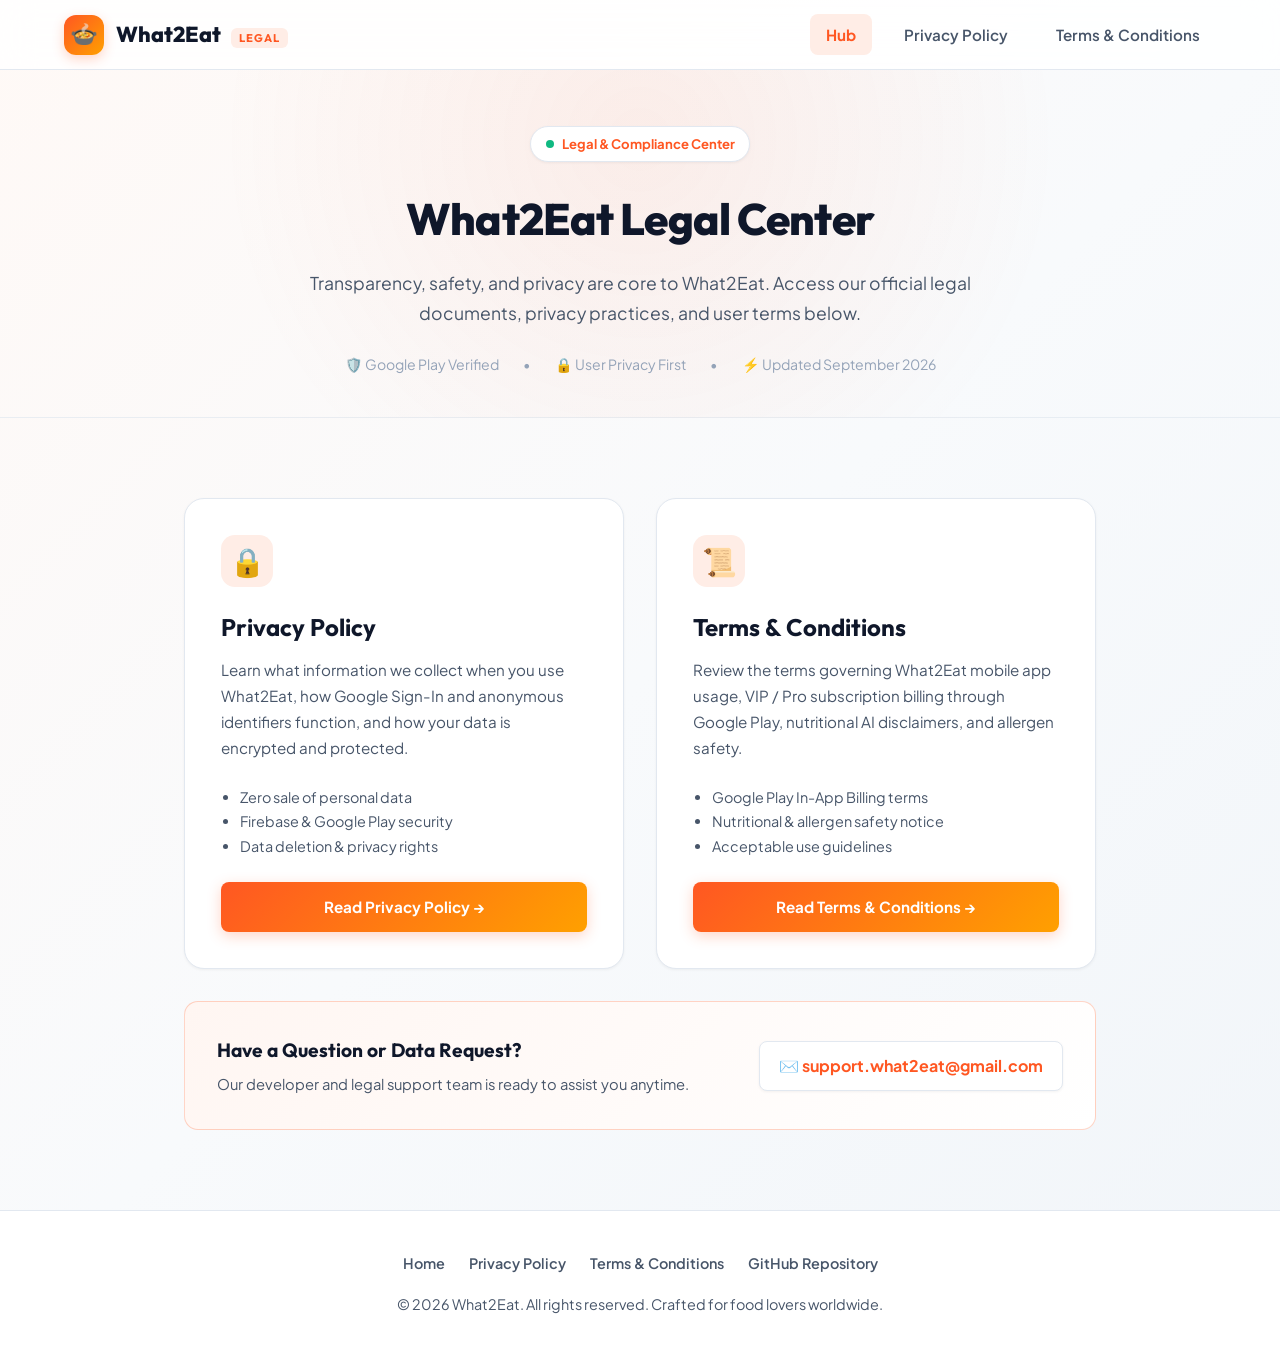
==== docs/index.html @ fb0b121f "Add Privacy Policy and Terms and Conditions web pages for GitHub Pages" ====
<!DOCTYPE html>
<html lang="en">
<head>
  <meta charset="UTF-8">
  <meta name="viewport" content="width=device-width, initial-scale=1.0">
  <title>What2Eat AI - Legal & Policy Hub</title>
  <meta name="description" content="Official Legal and Policy Portal for What2Eat AI Meal Planner. Access our Privacy Policy and Terms and Conditions.">
  <link rel="preconnect" href="https://fonts.googleapis.com">
  <link rel="preconnect" href="https://fonts.gstatic.com" crossorigin>
  <link href="https://fonts.googleapis.com/css2?family=Outfit:wght@600;700;800&family=Plus+Jakarta+Sans:wght@400;500;600;700&display=swap" rel="stylesheet">
  <link rel="stylesheet" href="styles.css">
</head>
<body>

  <!-- Top Navigation Bar -->
  <header class="navbar">
    <div class="nav-container">
      <a href="index.html" class="brand-link" id="brand-logo-link">
        <div class="brand-icon">🍲</div>
        <span>What2Eat <span class="brand-badge">Legal</span></span>
      </a>
      <nav class="nav-links">
        <a href="index.html" class="nav-item active">Hub</a>
        <a href="privacy.html" class="nav-item">Privacy Policy</a>
        <a href="terms.html" class="nav-item">Terms & Conditions</a>
      </nav>
    </div>
  </header>

  <!-- Hero Header -->
  <section class="hero-header">
    <div class="hero-pill">
      <span class="dot"></span> Legal & Compliance Center
    </div>
    <h1 class="hero-title">What2Eat Legal Center</h1>
    <p class="hero-subtitle">
      Transparency, safety, and privacy are core to What2Eat. Access our official legal documents, privacy practices, and user terms below.
    </p>
    <div class="hero-meta">
      <span>🛡️ Google Play Verified</span>
      <span>•</span>
      <span>🔒 User Privacy First</span>
      <span>•</span>
      <span>⚡ Updated September 2026</span>
    </div>
  </section>

  <!-- Hub Main Container -->
  <main class="doc-wrapper" style="grid-template-columns: 1fr; max-width: 960px;">
    <div>
      <div class="hub-grid">

        <!-- Privacy Policy Card -->
        <div class="hub-card">
          <div class="hub-card-icon">🔒</div>
          <h3>Privacy Policy</h3>
          <p>
            Learn what information we collect when you use What2Eat, how Google Sign-In and anonymous identifiers function, and how your data is encrypted and protected.
          </p>
          <ul style="margin: 0 0 1.5rem 1.2rem; color: var(--text-secondary); font-size: 0.9rem;">
            <li>Zero sale of personal data</li>
            <li>Firebase & Google Play security</li>
            <li>Data deletion & privacy rights</li>
          </ul>
          <a href="privacy.html" class="hub-btn" id="btn-read-privacy">Read Privacy Policy →</a>
        </div>

        <!-- Terms of Service Card -->
        <div class="hub-card">
          <div class="hub-card-icon">📜</div>
          <h3>Terms & Conditions</h3>
          <p>
            Review the terms governing What2Eat mobile app usage, VIP / Pro subscription billing through Google Play, nutritional AI disclaimers, and allergen safety.
          </p>
          <ul style="margin: 0 0 1.5rem 1.2rem; color: var(--text-secondary); font-size: 0.9rem;">
            <li>Google Play In-App Billing terms</li>
            <li>Nutritional & allergen safety notice</li>
            <li>Acceptable use guidelines</li>
          </ul>
          <a href="terms.html" class="hub-btn" id="btn-read-terms">Read Terms & Conditions →</a>
        </div>

      </div>

      <!-- Quick Contact Box -->
      <div class="contact-box">
        <div class="contact-info">
          <h4>Have a Question or Data Request?</h4>
          <p>Our developer and legal support team is ready to assist you anytime.</p>
        </div>
        <a href="mailto:support.what2eat@gmail.com" class="contact-email-btn" id="btn-contact-support">
          ✉️ support.what2eat@gmail.com
        </a>
      </div>

    </div>
  </main>

  <!-- Footer -->
  <footer class="footer">
    <div class="footer-links">
      <a href="index.html" class="footer-link">Home</a>
      <a href="privacy.html" class="footer-link">Privacy Policy</a>
      <a href="terms.html" class="footer-link">Terms & Conditions</a>
      <a href="https://github.com/Fawwad345776/What2Eat" class="footer-link" target="_blank" rel="noopener">GitHub Repository</a>
    </div>
    <p>© 2026 What2Eat. All rights reserved. Crafted for food lovers worldwide.</p>
  </footer>

</body>
</html>
---- docs/styles.css ----
/* ==========================================================================
   What2Eat AI - Legal & Policy Documentation Stylesheet
   Modern, Premium, Responsive Food Tech Aesthetics
   ========================================================================== */

:root {
  --primary: #FF5722;
  --primary-hover: #E64A19;
  --primary-light: #FFEDE6;
  --primary-glow: rgba(255, 87, 34, 0.25);
  --accent: #FFA000;
  --bg-gradient: linear-gradient(135deg, #FFF9F6 0%, #F8FAFC 50%, #F1F5F9 100%);
  --surface: #FFFFFF;
  --surface-alt: #F8FAFC;
  --surface-glass: rgba(255, 255, 255, 0.85);
  --text-main: #0F172A;
  --text-secondary: #475569;
  --text-muted: #94A3B8;
  --border: #E2E8F0;
  --border-light: rgba(226, 232, 240, 0.7);
  --shadow-sm: 0 1px 3px rgba(0, 0, 0, 0.05);
  --shadow-md: 0 4px 20px -2px rgba(15, 23, 42, 0.07);
  --shadow-lg: 0 10px 30px -5px rgba(255, 87, 34, 0.12);
  --radius-sm: 8px;
  --radius-md: 14px;
  --radius-lg: 20px;
  --font-heading: 'Outfit', -apple-system, BlinkMacSystemFont, 'Segoe UI', Roboto, sans-serif;
  --font-body: 'Plus Jakarta Sans', -apple-system, BlinkMacSystemFont, 'Segoe UI', Roboto, sans-serif;
}

* {
  margin: 0;
  padding: 0;
  box-sizing: border-box;
}

html {
  scroll-behavior: smooth;
  font-size: 16px;
}

body {
  font-family: var(--font-body);
  background: var(--bg-gradient);
  color: var(--text-main);
  line-height: 1.7;
  min-height: 100vh;
  display: flex;
  flex-direction: column;
  -webkit-font-smoothing: antialiased;
}

/* ── Top Navigation Bar ─────────────────────────────────────────────────── */
.navbar {
  position: sticky;
  top: 0;
  z-index: 1000;
  background: var(--surface-glass);
  backdrop-filter: blur(16px);
  -webkit-backdrop-filter: blur(16px);
  border-bottom: 1px solid var(--border);
  transition: all 0.3s ease;
}

.nav-container {
  max-width: 1200px;
  margin: 0 auto;
  padding: 0.85rem 1.5rem;
  display: flex;
  align-items: center;
  justify-content: space-between;
}

.brand-link {
  display: flex;
  align-items: center;
  gap: 0.75rem;
  text-decoration: none;
  color: var(--text-main);
  font-family: var(--font-heading);
  font-weight: 800;
  font-size: 1.35rem;
}

.brand-icon {
  width: 40px;
  height: 40px;
  background: linear-gradient(135deg, var(--primary) 0%, var(--accent) 100%);
  border-radius: 12px;
  display: flex;
  align-items: center;
  justify-content: center;
  font-size: 1.4rem;
  box-shadow: 0 4px 12px var(--primary-glow);
}

.brand-badge {
  font-size: 0.7rem;
  text-transform: uppercase;
  letter-spacing: 0.08em;
  background: var(--primary-light);
  color: var(--primary);
  font-weight: 700;
  padding: 0.2rem 0.5rem;
  border-radius: 6px;
  margin-left: 0.4rem;
}

.nav-links {
  display: flex;
  align-items: center;
  gap: 1rem;
}

.nav-item {
  text-decoration: none;
  color: var(--text-secondary);
  font-weight: 600;
  font-size: 0.95rem;
  padding: 0.5rem 1rem;
  border-radius: var(--radius-sm);
  transition: all 0.2s ease;
}

.nav-item:hover {
  color: var(--primary);
  background: var(--primary-light);
}

.nav-item.active {
  color: var(--primary);
  background: var(--primary-light);
  font-weight: 700;
}

/* ── Hero Header ────────────────────────────────────────────────────────── */
.hero-header {
  padding: 3.5rem 1.5rem 2.5rem;
  text-align: center;
  background: radial-gradient(circle at 50% 20%, rgba(255, 87, 34, 0.08) 0%, transparent 60%);
  border-bottom: 1px solid var(--border-light);
}

.hero-pill {
  display: inline-flex;
  align-items: center;
  gap: 0.5rem;
  background: var(--surface);
  border: 1px solid var(--border);
  padding: 0.35rem 0.9rem;
  border-radius: 50px;
  font-size: 0.82rem;
  font-weight: 700;
  color: var(--primary);
  box-shadow: var(--shadow-sm);
  margin-bottom: 1.25rem;
}

.hero-pill .dot {
  width: 8px;
  height: 8px;
  background: #10B981;
  border-radius: 50%;
  animation: pulse 2s infinite;
}

@keyframes pulse {
  0% { transform: scale(0.95); box-shadow: 0 0 0 0 rgba(16, 185, 129, 0.7); }
  70% { transform: scale(1); box-shadow: 0 0 0 6px rgba(16, 185, 129, 0); }
  100% { transform: scale(0.95); box-shadow: 0 0 0 0 rgba(16, 185, 129, 0); }
}

.hero-title {
  font-family: var(--font-heading);
  font-size: 2.75rem;
  font-weight: 800;
  letter-spacing: -0.02em;
  color: var(--text-main);
  margin-bottom: 0.8rem;
}

.hero-subtitle {
  color: var(--text-secondary);
  font-size: 1.1rem;
  max-width: 680px;
  margin: 0 auto 1.5rem;
}

.hero-meta {
  display: flex;
  align-items: center;
  justify-content: center;
  gap: 1.5rem;
  color: var(--text-muted);
  font-size: 0.88rem;
}

.hero-meta span {
  display: flex;
  align-items: center;
  gap: 0.4rem;
}

/* ── Content Layout ─────────────────────────────────────────────────────── */
.doc-wrapper {
  max-width: 1200px;
  margin: 0 auto;
  padding: 3rem 1.5rem 5rem;
  display: grid;
  grid-template-columns: 280px 1fr;
  gap: 2.5rem;
  flex: 1;
}

/* ── Table of Contents (Sidebar) ────────────────────────────────────────── */
.sidebar {
  position: sticky;
  top: 90px;
  height: fit-content;
  max-height: calc(100vh - 120px);
  overflow-y: auto;
  background: var(--surface);
  border: 1px solid var(--border);
  border-radius: var(--radius-md);
  padding: 1.5rem;
  box-shadow: var(--shadow-sm);
}

.sidebar-title {
  font-family: var(--font-heading);
  font-size: 0.9rem;
  font-weight: 700;
  text-transform: uppercase;
  letter-spacing: 0.05em;
  color: var(--text-muted);
  margin-bottom: 1rem;
  display: flex;
  align-items: center;
  justify-content: space-between;
}

.toc-list {
  list-style: none;
  display: flex;
  flex-direction: column;
  gap: 0.35rem;
}

.toc-link {
  display: block;
  text-decoration: none;
  color: var(--text-secondary);
  font-size: 0.88rem;
  padding: 0.45rem 0.65rem;
  border-radius: 6px;
  transition: all 0.2s ease;
  line-height: 1.4;
}

.toc-link:hover {
  color: var(--primary);
  background: var(--primary-light);
  transform: translateX(3px);
}

/* ── Document Body ──────────────────────────────────────────────────────── */
.doc-article {
  background: var(--surface);
  border: 1px solid var(--border);
  border-radius: var(--radius-lg);
  padding: 3rem;
  box-shadow: var(--shadow-md);
}

.doc-section {
  margin-bottom: 3rem;
  scroll-margin-top: 100px;
}

.section-badge {
  display: inline-block;
  background: var(--primary-light);
  color: var(--primary);
  font-weight: 800;
  font-size: 0.75rem;
  padding: 0.2rem 0.6rem;
  border-radius: 6px;
  margin-bottom: 0.5rem;
}

.doc-section h2 {
  font-family: var(--font-heading);
  font-size: 1.7rem;
  font-weight: 700;
  letter-spacing: -0.01em;
  color: var(--text-main);
  margin-bottom: 1rem;
  display: flex;
  align-items: center;
  gap: 0.5rem;
}

.doc-section h3 {
  font-family: var(--font-heading);
  font-size: 1.25rem;
  font-weight: 700;
  color: var(--text-main);
  margin: 1.5rem 0 0.6rem;
}

.doc-section p {
  color: var(--text-secondary);
  margin-bottom: 1rem;
  font-size: 1rem;
}

.doc-section ul, .doc-section ol {
  margin: 0.75rem 0 1.25rem 1.5rem;
  color: var(--text-secondary);
}

.doc-section li {
  margin-bottom: 0.5rem;
  padding-left: 0.3rem;
}

.doc-section strong {
  color: var(--text-main);
}

/* ── Callout Box Designs ────────────────────────────────────────────────── */
.callout {
  padding: 1.25rem 1.5rem;
  border-radius: var(--radius-md);
  margin: 1.5rem 0;
  display: flex;
  gap: 1rem;
  align-items: flex-start;
}

.callout-icon {
  font-size: 1.35rem;
  flex-shrink: 0;
  line-height: 1.5;
}

.callout-content {
  flex: 1;
}

.callout-content strong {
  display: block;
  font-size: 0.98rem;
  margin-bottom: 0.25rem;
}

.callout-content p {
  margin-bottom: 0;
  font-size: 0.92rem;
}

.callout-info {
  background: #EFF6FF;
  border-left: 4px solid #3B82F6;
  color: #1E40AF;
}
.callout-info strong { color: #1E3A8A; }
.callout-info p { color: #1E40AF; }

.callout-warning {
  background: #FFFBEB;
  border-left: 4px solid #F59E0B;
  color: #92400E;
}
.callout-warning strong { color: #78350F; }
.callout-warning p { color: #92400E; }

.callout-danger {
  background: #FEF2F2;
  border-left: 4px solid #EF4444;
  color: #991B1B;
}
.callout-danger strong { color: #7F1D1D; }
.callout-danger p { color: #991B1B; }

.callout-success {
  background: #F0FDF4;
  border-left: 4px solid #10B981;
  color: #166534;
}
.callout-success strong { color: #14532D; }
.callout-success p { color: #166534; }

/* ── Interactive Hub Cards (Index Page) ─────────────────────────────────── */
.hub-grid {
  display: grid;
  grid-template-columns: repeat(auto-fit, minmax(320px, 1fr));
  gap: 2rem;
  margin: 2rem 0;
}

.hub-card {
  background: var(--surface);
  border: 1px solid var(--border);
  border-radius: var(--radius-lg);
  padding: 2.25rem;
  box-shadow: var(--shadow-sm);
  transition: all 0.3s ease;
  display: flex;
  flex-direction: column;
  position: relative;
  overflow: hidden;
}

.hub-card:hover {
  transform: translateY(-5px);
  box-shadow: var(--shadow-lg);
  border-color: rgba(255, 87, 34, 0.4);
}

.hub-card::before {
  content: '';
  position: absolute;
  top: 0;
  left: 0;
  right: 0;
  height: 4px;
  background: linear-gradient(90deg, var(--primary), var(--accent));
  opacity: 0;
  transition: opacity 0.3s ease;
}

.hub-card:hover::before {
  opacity: 1;
}

.hub-card-icon {
  width: 52px;
  height: 52px;
  border-radius: var(--radius-md);
  background: var(--primary-light);
  display: flex;
  align-items: center;
  justify-content: center;
  font-size: 1.75rem;
  margin-bottom: 1.25rem;
}

.hub-card h3 {
  font-family: var(--font-heading);
  font-size: 1.5rem;
  font-weight: 700;
  color: var(--text-main);
  margin-bottom: 0.6rem;
}

.hub-card p {
  color: var(--text-secondary);
  font-size: 0.95rem;
  flex: 1;
  margin-bottom: 1.5rem;
}

.hub-btn {
  display: inline-flex;
  align-items: center;
  justify-content: center;
  gap: 0.5rem;
  background: linear-gradient(135deg, var(--primary), var(--accent));
  color: #FFFFFF;
  text-decoration: none;
  font-weight: 700;
  font-size: 0.95rem;
  padding: 0.75rem 1.25rem;
  border-radius: var(--radius-sm);
  box-shadow: 0 4px 14px var(--primary-glow);
  transition: all 0.2s ease;
}

.hub-btn:hover {
  transform: scale(1.02);
  box-shadow: 0 6px 18px var(--primary-glow);
}

/* ── Contact Section Box ────────────────────────────────────────────────── */
.contact-box {
  background: linear-gradient(135deg, #FFF6F2 0%, #FFFFFF 100%);
  border: 1px solid rgba(255, 87, 34, 0.25);
  border-radius: var(--radius-md);
  padding: 2rem;
  margin-top: 2rem;
  display: flex;
  align-items: center;
  justify-content: space-between;
  flex-wrap: wrap;
  gap: 1.5rem;
}

.contact-info h4 {
  font-family: var(--font-heading);
  font-size: 1.2rem;
  color: var(--text-main);
  margin-bottom: 0.35rem;
}

.contact-info p {
  color: var(--text-secondary);
  font-size: 0.92rem;
  margin-bottom: 0;
}

.contact-email-btn {
  display: inline-flex;
  align-items: center;
  gap: 0.5rem;
  background: var(--surface);
  border: 1px solid var(--border);
  color: var(--primary);
  font-weight: 700;
  text-decoration: none;
  padding: 0.65rem 1.2rem;
  border-radius: var(--radius-sm);
  transition: all 0.2s ease;
  box-shadow: var(--shadow-sm);
}

.contact-email-btn:hover {
  background: var(--primary);
  color: #FFFFFF;
  border-color: var(--primary);
}

/* ── Footer ─────────────────────────────────────────────────────────────── */
.footer {
  background: var(--surface);
  border-top: 1px solid var(--border);
  padding: 2.5rem 1.5rem;
  text-align: center;
  color: var(--text-secondary);
  font-size: 0.9rem;
}

.footer-links {
  display: flex;
  justify-content: center;
  gap: 1.5rem;
  margin-bottom: 1rem;
  flex-wrap: wrap;
}

.footer-link {
  text-decoration: none;
  color: var(--text-secondary);
  font-weight: 600;
  transition: color 0.2s ease;
}

.footer-link:hover {
  color: var(--primary);
}

/* ── Floating Action Buttons (Back to top / Print) ──────────────────────── */
.floating-actions {
  position: fixed;
  bottom: 25px;
  right: 25px;
  display: flex;
  flex-direction: column;
  gap: 0.6rem;
  z-index: 999;
}

.fab-btn {
  width: 44px;
  height: 44px;
  border-radius: 50%;
  background: var(--surface);
  border: 1px solid var(--border);
  color: var(--text-secondary);
  box-shadow: var(--shadow-md);
  display: flex;
  align-items: center;
  justify-content: center;
  cursor: pointer;
  font-size: 1.1rem;
  transition: all 0.2s ease;
}

.fab-btn:hover {
  background: var(--primary);
  color: #FFFFFF;
  border-color: var(--primary);
  transform: translateY(-2px);
}

/* ── Responsive Queries ─────────────────────────────────────────────────── */
@media (max-width: 900px) {
  .doc-wrapper {
    grid-template-columns: 1fr;
  }
  .sidebar {
    position: static;
    max-height: none;
  }
  .hero-title {
    font-size: 2.2rem;
  }
  .doc-article {
    padding: 2rem 1.5rem;
  }
}

@media (max-width: 600px) {
  .nav-container {
    flex-direction: column;
    gap: 0.75rem;
  }
  .hero-header {
    padding: 2rem 1rem;
  }
  .hero-title {
    font-size: 1.85rem;
  }
  .doc-section h2 {
    font-size: 1.35rem;
  }
  .contact-box {
    flex-direction: column;
    align-items: flex-start;
  }
}
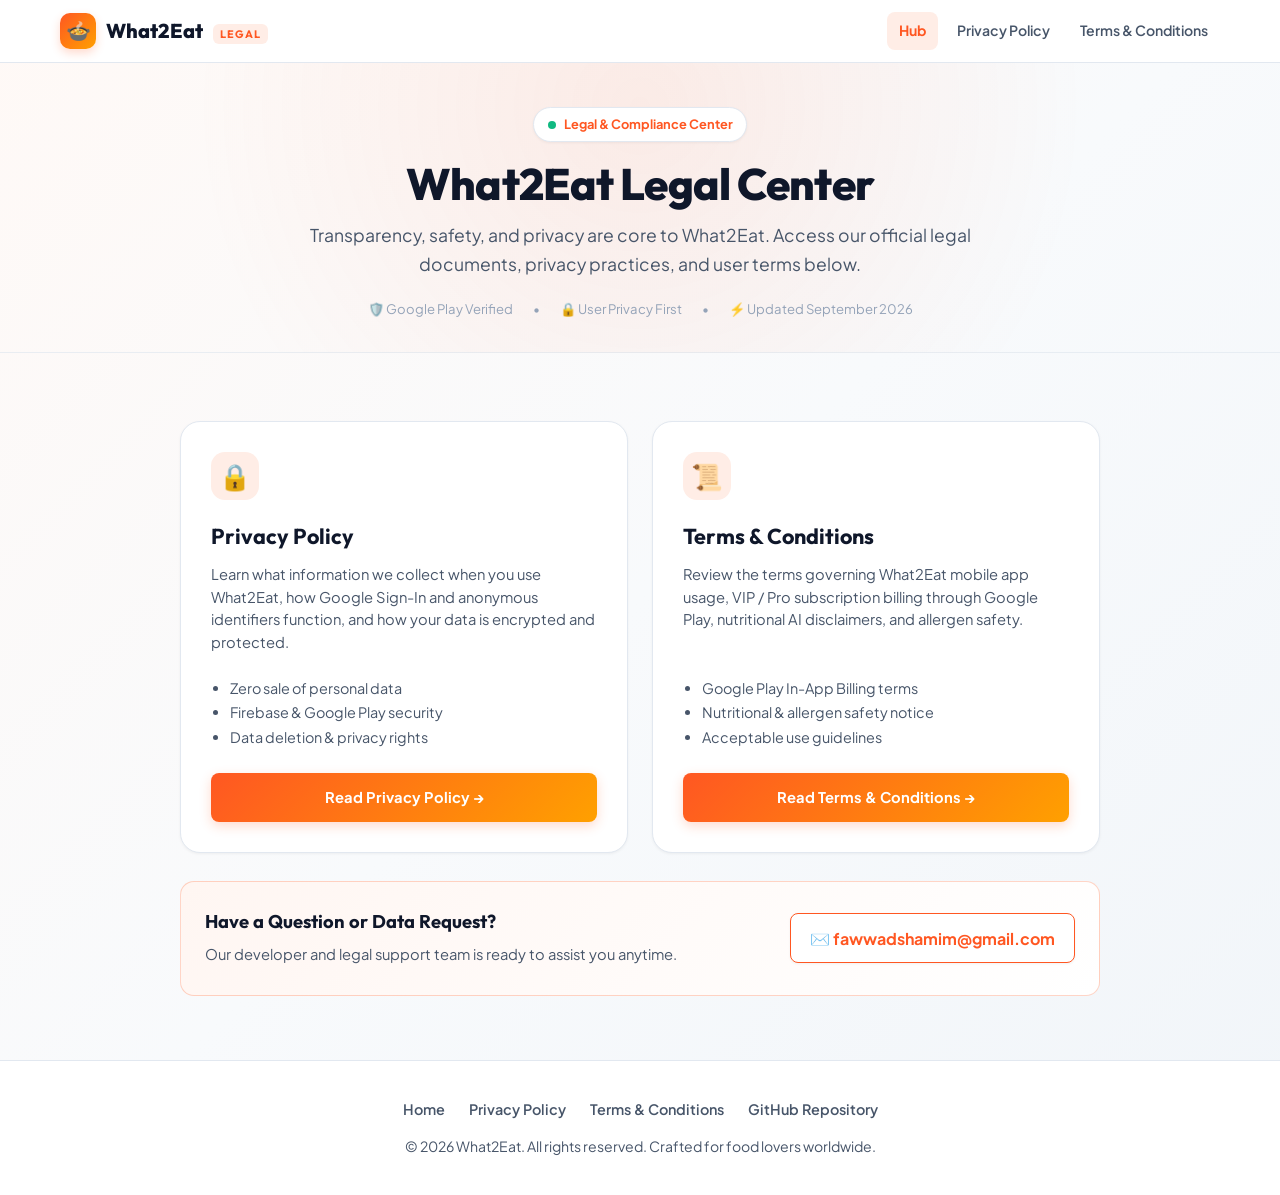
==== commit 40510da2: "Enhance mobile phone responsiveness and update email to fawwadshamim@gmail.com" ====
--- a/docs/index.html
+++ b/docs/index.html
@@ -2,7 +2,7 @@
 <html lang="en">
 <head>
   <meta charset="UTF-8">
-  <meta name="viewport" content="width=device-width, initial-scale=1.0">
+  <meta name="viewport" content="width=device-width, initial-scale=1.0, maximum-scale=5.0">
   <title>What2Eat AI - Legal & Policy Hub</title>
   <meta name="description" content="Official Legal and Policy Portal for What2Eat AI Meal Planner. Access our Privacy Policy and Terms and Conditions.">
   <link rel="preconnect" href="https://fonts.googleapis.com">
@@ -88,8 +88,8 @@
           <h4>Have a Question or Data Request?</h4>
           <p>Our developer and legal support team is ready to assist you anytime.</p>
         </div>
-        <a href="mailto:support.what2eat@gmail.com" class="contact-email-btn" id="btn-contact-support">
-          ✉️ support.what2eat@gmail.com
+        <a href="mailto:fawwadshamim@gmail.com" class="contact-email-btn" id="btn-contact-support">
+          ✉️ fawwadshamim@gmail.com
         </a>
       </div>
 
--- a/docs/styles.css
+++ b/docs/styles.css
@@ -1,18 +1,18 @@
 /* ==========================================================================
    What2Eat AI - Legal & Policy Documentation Stylesheet
-   Modern, Premium, Responsive Food Tech Aesthetics
+   Modern, Ultra-Responsive, Mobile-First Food Tech Aesthetics
    ========================================================================== */
 
 :root {
   --primary: #FF5722;
   --primary-hover: #E64A19;
   --primary-light: #FFEDE6;
-  --primary-glow: rgba(255, 87, 34, 0.25);
+  --primary-glow: rgba(255, 87, 34, 0.22);
   --accent: #FFA000;
   --bg-gradient: linear-gradient(135deg, #FFF9F6 0%, #F8FAFC 50%, #F1F5F9 100%);
   --surface: #FFFFFF;
   --surface-alt: #F8FAFC;
-  --surface-glass: rgba(255, 255, 255, 0.85);
+  --surface-glass: rgba(255, 255, 255, 0.92);
   --text-main: #0F172A;
   --text-secondary: #475569;
   --text-muted: #94A3B8;
@@ -37,6 +37,7 @@
 html {
   scroll-behavior: smooth;
   font-size: 16px;
+  -webkit-text-size-adjust: 100%;
 }
 
 body {
@@ -48,6 +49,8 @@
   display: flex;
   flex-direction: column;
   -webkit-font-smoothing: antialiased;
+  overflow-x: hidden;
+  width: 100%;
 }
 
 /* ── Top Navigation Bar ─────────────────────────────────────────────────── */
@@ -60,66 +63,72 @@
   -webkit-backdrop-filter: blur(16px);
   border-bottom: 1px solid var(--border);
   transition: all 0.3s ease;
+  width: 100%;
 }
 
 .nav-container {
   max-width: 1200px;
   margin: 0 auto;
-  padding: 0.85rem 1.5rem;
+  padding: 0.75rem 1.25rem;
   display: flex;
   align-items: center;
   justify-content: space-between;
+  gap: 0.75rem;
+  flex-wrap: wrap;
 }
 
 .brand-link {
   display: flex;
   align-items: center;
-  gap: 0.75rem;
+  gap: 0.65rem;
   text-decoration: none;
   color: var(--text-main);
   font-family: var(--font-heading);
   font-weight: 800;
-  font-size: 1.35rem;
+  font-size: 1.25rem;
 }
 
 .brand-icon {
-  width: 40px;
-  height: 40px;
+  width: 36px;
+  height: 36px;
   background: linear-gradient(135deg, var(--primary) 0%, var(--accent) 100%);
-  border-radius: 12px;
+  border-radius: 10px;
   display: flex;
   align-items: center;
   justify-content: center;
-  font-size: 1.4rem;
-  box-shadow: 0 4px 12px var(--primary-glow);
+  font-size: 1.25rem;
+  box-shadow: 0 4px 10px var(--primary-glow);
+  flex-shrink: 0;
 }
 
 .brand-badge {
-  font-size: 0.7rem;
+  font-size: 0.68rem;
   text-transform: uppercase;
   letter-spacing: 0.08em;
   background: var(--primary-light);
   color: var(--primary);
   font-weight: 700;
-  padding: 0.2rem 0.5rem;
+  padding: 0.2rem 0.45rem;
   border-radius: 6px;
-  margin-left: 0.4rem;
+  margin-left: 0.35rem;
 }
 
 .nav-links {
   display: flex;
   align-items: center;
-  gap: 1rem;
+  gap: 0.4rem;
+  flex-wrap: wrap;
 }
 
 .nav-item {
   text-decoration: none;
   color: var(--text-secondary);
   font-weight: 600;
-  font-size: 0.95rem;
-  padding: 0.5rem 1rem;
+  font-size: 0.88rem;
+  padding: 0.45rem 0.75rem;
   border-radius: var(--radius-sm);
   transition: all 0.2s ease;
+  white-space: nowrap;
 }
 
 .nav-item:hover {
@@ -135,10 +144,11 @@
 
 /* ── Hero Header ────────────────────────────────────────────────────────── */
 .hero-header {
-  padding: 3.5rem 1.5rem 2.5rem;
+  padding: 2.75rem 1.25rem 2rem;
   text-align: center;
-  background: radial-gradient(circle at 50% 20%, rgba(255, 87, 34, 0.08) 0%, transparent 60%);
+  background: radial-gradient(circle at 50% 15%, rgba(255, 87, 34, 0.09) 0%, transparent 65%);
   border-bottom: 1px solid var(--border-light);
+  width: 100%;
 }
 
 .hero-pill {
@@ -147,13 +157,13 @@
   gap: 0.5rem;
   background: var(--surface);
   border: 1px solid var(--border);
-  padding: 0.35rem 0.9rem;
+  padding: 0.35rem 0.85rem;
   border-radius: 50px;
-  font-size: 0.82rem;
+  font-size: 0.8rem;
   font-weight: 700;
   color: var(--primary);
   box-shadow: var(--shadow-sm);
-  margin-bottom: 1.25rem;
+  margin-bottom: 1rem;
 }
 
 .hero-pill .dot {
@@ -172,68 +182,72 @@
 
 .hero-title {
   font-family: var(--font-heading);
-  font-size: 2.75rem;
+  font-size: clamp(1.85rem, 5vw, 2.75rem);
   font-weight: 800;
   letter-spacing: -0.02em;
   color: var(--text-main);
-  margin-bottom: 0.8rem;
+  margin-bottom: 0.65rem;
+  line-height: 1.2;
 }
 
 .hero-subtitle {
   color: var(--text-secondary);
-  font-size: 1.1rem;
+  font-size: clamp(0.95rem, 2.5vw, 1.1rem);
   max-width: 680px;
-  margin: 0 auto 1.5rem;
+  margin: 0 auto 1.25rem;
+  line-height: 1.6;
 }
 
 .hero-meta {
   display: flex;
   align-items: center;
   justify-content: center;
-  gap: 1.5rem;
+  gap: 0.75rem 1.25rem;
   color: var(--text-muted);
-  font-size: 0.88rem;
+  font-size: 0.82rem;
+  flex-wrap: wrap;
 }
 
 .hero-meta span {
-  display: flex;
-  align-items: center;
-  gap: 0.4rem;
+  display: inline-flex;
+  align-items: center;
+  gap: 0.35rem;
 }
 
 /* ── Content Layout ─────────────────────────────────────────────────────── */
 .doc-wrapper {
   max-width: 1200px;
+  width: 100%;
   margin: 0 auto;
-  padding: 3rem 1.5rem 5rem;
+  padding: 2.5rem 1.25rem 4rem;
   display: grid;
-  grid-template-columns: 280px 1fr;
-  gap: 2.5rem;
+  grid-template-columns: 270px 1fr;
+  gap: 2rem;
   flex: 1;
 }
 
-/* ── Table of Contents (Sidebar) ────────────────────────────────────────── */
+/* ── Table of Contents (Desktop Sidebar & Mobile Accordion) ──────────────── */
 .sidebar {
   position: sticky;
-  top: 90px;
+  top: 80px;
   height: fit-content;
-  max-height: calc(100vh - 120px);
+  max-height: calc(100vh - 100px);
   overflow-y: auto;
   background: var(--surface);
   border: 1px solid var(--border);
   border-radius: var(--radius-md);
-  padding: 1.5rem;
+  padding: 1.25rem;
   box-shadow: var(--shadow-sm);
 }
 
 .sidebar-title {
   font-family: var(--font-heading);
-  font-size: 0.9rem;
+  font-size: 0.85rem;
   font-weight: 700;
   text-transform: uppercase;
   letter-spacing: 0.05em;
   color: var(--text-muted);
-  margin-bottom: 1rem;
+  margin-bottom: 0.85rem;
   display: flex;
   align-items: center;
   justify-content: space-between;
@@ -243,15 +257,15 @@
   list-style: none;
   display: flex;
   flex-direction: column;
-  gap: 0.35rem;
+  gap: 0.25rem;
 }
 
 .toc-link {
   display: block;
   text-decoration: none;
   color: var(--text-secondary);
-  font-size: 0.88rem;
-  padding: 0.45rem 0.65rem;
+  font-size: 0.86rem;
+  padding: 0.45rem 0.6rem;
   border-radius: 6px;
   transition: all 0.2s ease;
   line-height: 1.4;
@@ -261,6 +275,46 @@
   color: var(--primary);
   background: var(--primary-light);
   transform: translateX(3px);
+}
+
+/* ── Mobile TOC Dropdown ────────────────────────────────────────────────── */
+.mobile-toc {
+  display: none;
+  background: var(--surface);
+  border: 1px solid var(--border);
+  border-radius: var(--radius-md);
+  padding: 0.9rem 1.15rem;
+  margin-bottom: 1.5rem;
+  box-shadow: var(--shadow-sm);
+}
+
+.mobile-toc summary {
+  font-family: var(--font-heading);
+  font-weight: 700;
+  font-size: 0.95rem;
+  color: var(--primary);
+  cursor: pointer;
+  display: flex;
+  align-items: center;
+  justify-content: space-between;
+  list-style: none;
+  user-select: none;
+}
+
+.mobile-toc summary::-webkit-details-marker {
+  display: none;
+}
+
+.mobile-toc[open] summary {
+  margin-bottom: 0.85rem;
+  padding-bottom: 0.5rem;
+  border-bottom: 1px solid var(--border-light);
+}
+
+.mobile-toc .toc-list {
+  display: grid;
+  grid-template-columns: repeat(auto-fill, minmax(220px, 1fr));
+  gap: 0.35rem;
 }
 
 /* ── Document Body ──────────────────────────────────────────────────────── */
@@ -268,13 +322,16 @@
   background: var(--surface);
   border: 1px solid var(--border);
   border-radius: var(--radius-lg);
-  padding: 3rem;
+  padding: 2.75rem;
   box-shadow: var(--shadow-md);
+  overflow-wrap: break-word;
+  word-break: break-word;
+  min-width: 0;
 }
 
 .doc-section {
-  margin-bottom: 3rem;
-  scroll-margin-top: 100px;
+  margin-bottom: 2.75rem;
+  scroll-margin-top: 90px;
 }
 
 .section-badge {
@@ -282,46 +339,45 @@
   background: var(--primary-light);
   color: var(--primary);
   font-weight: 800;
-  font-size: 0.75rem;
-  padding: 0.2rem 0.6rem;
+  font-size: 0.72rem;
+  padding: 0.2rem 0.55rem;
   border-radius: 6px;
-  margin-bottom: 0.5rem;
+  margin-bottom: 0.45rem;
 }
 
 .doc-section h2 {
   font-family: var(--font-heading);
-  font-size: 1.7rem;
+  font-size: clamp(1.35rem, 3.5vw, 1.7rem);
   font-weight: 700;
   letter-spacing: -0.01em;
   color: var(--text-main);
-  margin-bottom: 1rem;
-  display: flex;
-  align-items: center;
-  gap: 0.5rem;
+  margin-bottom: 0.85rem;
+  line-height: 1.3;
 }
 
 .doc-section h3 {
   font-family: var(--font-heading);
-  font-size: 1.25rem;
+  font-size: clamp(1.1rem, 2.5vw, 1.25rem);
   font-weight: 700;
   color: var(--text-main);
-  margin: 1.5rem 0 0.6rem;
+  margin: 1.35rem 0 0.5rem;
 }
 
 .doc-section p {
   color: var(--text-secondary);
-  margin-bottom: 1rem;
-  font-size: 1rem;
+  margin-bottom: 0.9rem;
+  font-size: 0.98rem;
 }
 
 .doc-section ul, .doc-section ol {
-  margin: 0.75rem 0 1.25rem 1.5rem;
+  margin: 0.65rem 0 1.15rem 1.25rem;
   color: var(--text-secondary);
 }
 
 .doc-section li {
-  margin-bottom: 0.5rem;
-  padding-left: 0.3rem;
+  margin-bottom: 0.45rem;
+  padding-left: 0.2rem;
+  font-size: 0.96rem;
 }
 
 .doc-section strong {
@@ -330,33 +386,35 @@
 
 /* ── Callout Box Designs ────────────────────────────────────────────────── */
 .callout {
-  padding: 1.25rem 1.5rem;
+  padding: 1.15rem 1.25rem;
   border-radius: var(--radius-md);
-  margin: 1.5rem 0;
-  display: flex;
-  gap: 1rem;
+  margin: 1.35rem 0;
+  display: flex;
+  gap: 0.85rem;
   align-items: flex-start;
 }
 
 .callout-icon {
   font-size: 1.35rem;
   flex-shrink: 0;
-  line-height: 1.5;
+  line-height: 1.4;
 }
 
 .callout-content {
   flex: 1;
+  min-width: 0;
 }
 
 .callout-content strong {
   display: block;
-  font-size: 0.98rem;
-  margin-bottom: 0.25rem;
+  font-size: 0.95rem;
+  margin-bottom: 0.2rem;
 }
 
 .callout-content p {
   margin-bottom: 0;
-  font-size: 0.92rem;
+  font-size: 0.9rem;
+  line-height: 1.5;
 }
 
 .callout-info {
@@ -394,16 +452,16 @@
 /* ── Interactive Hub Cards (Index Page) ─────────────────────────────────── */
 .hub-grid {
   display: grid;
-  grid-template-columns: repeat(auto-fit, minmax(320px, 1fr));
-  gap: 2rem;
-  margin: 2rem 0;
+  grid-template-columns: repeat(auto-fit, minmax(280px, 1fr));
+  gap: 1.5rem;
+  margin: 1.75rem 0;
 }
 
 .hub-card {
   background: var(--surface);
   border: 1px solid var(--border);
   border-radius: var(--radius-lg);
-  padding: 2.25rem;
+  padding: 1.85rem;
   box-shadow: var(--shadow-sm);
   transition: all 0.3s ease;
   display: flex;
@@ -413,7 +471,7 @@
 }
 
 .hub-card:hover {
-  transform: translateY(-5px);
+  transform: translateY(-4px);
   box-shadow: var(--shadow-lg);
   border-color: rgba(255, 87, 34, 0.4);
 }
@@ -435,30 +493,32 @@
 }
 
 .hub-card-icon {
-  width: 52px;
-  height: 52px;
+  width: 48px;
+  height: 48px;
   border-radius: var(--radius-md);
   background: var(--primary-light);
   display: flex;
   align-items: center;
   justify-content: center;
-  font-size: 1.75rem;
-  margin-bottom: 1.25rem;
+  font-size: 1.6rem;
+  margin-bottom: 1.15rem;
+  flex-shrink: 0;
 }
 
 .hub-card h3 {
   font-family: var(--font-heading);
-  font-size: 1.5rem;
+  font-size: 1.35rem;
   font-weight: 700;
   color: var(--text-main);
-  margin-bottom: 0.6rem;
+  margin-bottom: 0.5rem;
 }
 
 .hub-card p {
   color: var(--text-secondary);
-  font-size: 0.95rem;
+  font-size: 0.92rem;
   flex: 1;
-  margin-bottom: 1.5rem;
+  margin-bottom: 1.35rem;
+  line-height: 1.55;
 }
 
 .hub-btn {
@@ -470,16 +530,17 @@
   color: #FFFFFF;
   text-decoration: none;
   font-weight: 700;
-  font-size: 0.95rem;
+  font-size: 0.92rem;
   padding: 0.75rem 1.25rem;
   border-radius: var(--radius-sm);
-  box-shadow: 0 4px 14px var(--primary-glow);
+  box-shadow: 0 4px 12px var(--primary-glow);
   transition: all 0.2s ease;
+  width: 100%;
 }
 
 .hub-btn:hover {
-  transform: scale(1.02);
-  box-shadow: 0 6px 18px var(--primary-glow);
+  transform: scale(1.01);
+  box-shadow: 0 6px 16px var(--primary-glow);
 }
 
 /* ── Contact Section Box ────────────────────────────────────────────────── */
@@ -487,18 +548,23 @@
   background: linear-gradient(135deg, #FFF6F2 0%, #FFFFFF 100%);
   border: 1px solid rgba(255, 87, 34, 0.25);
   border-radius: var(--radius-md);
-  padding: 2rem;
-  margin-top: 2rem;
+  padding: 1.5rem;
+  margin-top: 1.75rem;
   display: flex;
   align-items: center;
   justify-content: space-between;
   flex-wrap: wrap;
-  gap: 1.5rem;
+  gap: 1.25rem;
+}
+
+.contact-info {
+  flex: 1;
+  min-width: 220px;
 }
 
 .contact-info h4 {
   font-family: var(--font-heading);
-  font-size: 1.2rem;
+  font-size: 1.15rem;
   color: var(--text-main);
   margin-bottom: 0.35rem;
 }
@@ -506,15 +572,18 @@
 .contact-info p {
   color: var(--text-secondary);
   font-size: 0.92rem;
-  margin-bottom: 0;
+  margin-bottom: 0.2rem;
+  overflow-wrap: break-word;
+  word-break: break-all;
 }
 
 .contact-email-btn {
   display: inline-flex;
   align-items: center;
+  justify-content: center;
   gap: 0.5rem;
   background: var(--surface);
-  border: 1px solid var(--border);
+  border: 1.5px solid var(--primary);
   color: var(--primary);
   font-weight: 700;
   text-decoration: none;
@@ -522,29 +591,30 @@
   border-radius: var(--radius-sm);
   transition: all 0.2s ease;
   box-shadow: var(--shadow-sm);
+  white-space: nowrap;
 }
 
 .contact-email-btn:hover {
   background: var(--primary);
   color: #FFFFFF;
-  border-color: var(--primary);
 }
 
 /* ── Footer ─────────────────────────────────────────────────────────────── */
 .footer {
   background: var(--surface);
   border-top: 1px solid var(--border);
-  padding: 2.5rem 1.5rem;
+  padding: 2.25rem 1.25rem;
   text-align: center;
   color: var(--text-secondary);
-  font-size: 0.9rem;
+  font-size: 0.88rem;
+  width: 100%;
 }
 
 .footer-links {
   display: flex;
   justify-content: center;
-  gap: 1.5rem;
-  margin-bottom: 1rem;
+  gap: 1rem 1.5rem;
+  margin-bottom: 0.85rem;
   flex-wrap: wrap;
 }
 
@@ -553,6 +623,7 @@
   color: var(--text-secondary);
   font-weight: 600;
   transition: color 0.2s ease;
+  font-size: 0.9rem;
 }
 
 .footer-link:hover {
@@ -562,17 +633,17 @@
 /* ── Floating Action Buttons (Back to top / Print) ──────────────────────── */
 .floating-actions {
   position: fixed;
-  bottom: 25px;
-  right: 25px;
+  bottom: 20px;
+  right: 20px;
   display: flex;
   flex-direction: column;
-  gap: 0.6rem;
+  gap: 0.5rem;
   z-index: 999;
 }
 
 .fab-btn {
-  width: 44px;
-  height: 44px;
+  width: 42px;
+  height: 42px;
   border-radius: 50%;
   background: var(--surface);
   border: 1px solid var(--border);
@@ -582,7 +653,7 @@
   align-items: center;
   justify-content: center;
   cursor: pointer;
-  font-size: 1.1rem;
+  font-size: 1rem;
   transition: all 0.2s ease;
 }
 
@@ -593,39 +664,85 @@
   transform: translateY(-2px);
 }
 
-/* ── Responsive Queries ─────────────────────────────────────────────────── */
-@media (max-width: 900px) {
+/* ── Responsive Mobile Media Queries ────────────────────────────────────── */
+@media (max-width: 992px) {
   .doc-wrapper {
     grid-template-columns: 1fr;
+    padding: 1.5rem 1rem 3.5rem;
   }
   .sidebar {
-    position: static;
-    max-height: none;
-  }
-  .hero-title {
-    font-size: 2.2rem;
+    display: none; /* Replaced by mobile-toc accordion */
+  }
+  .mobile-toc {
+    display: block;
   }
   .doc-article {
-    padding: 2rem 1.5rem;
-  }
-}
-
-@media (max-width: 600px) {
+    padding: 1.75rem 1.25rem;
+    border-radius: var(--radius-md);
+  }
+}
+
+@media (max-width: 640px) {
   .nav-container {
     flex-direction: column;
-    gap: 0.75rem;
+    align-items: stretch;
+    gap: 0.65rem;
+    padding: 0.65rem 1rem;
+  }
+  .brand-link {
+    justify-content: center;
+    font-size: 1.15rem;
+  }
+  .nav-links {
+    justify-content: center;
+    width: 100%;
+    gap: 0.35rem;
+  }
+  .nav-item {
+    font-size: 0.8rem;
+    padding: 0.4rem 0.6rem;
   }
   .hero-header {
-    padding: 2rem 1rem;
-  }
-  .hero-title {
-    font-size: 1.85rem;
-  }
-  .doc-section h2 {
-    font-size: 1.35rem;
+    padding: 1.75rem 1rem 1.5rem;
+  }
+  .hero-meta {
+    flex-direction: column;
+    gap: 0.35rem;
+  }
+  .hero-meta span:nth-child(2),
+  .hero-meta span:nth-child(4) {
+    display: none;
+  }
+  .doc-wrapper {
+    padding: 1rem 0.75rem 3rem;
+  }
+  .doc-article {
+    padding: 1.35rem 0.95rem;
+    border-radius: 12px;
+  }
+  .doc-section {
+    margin-bottom: 2rem;
+  }
+  .callout {
+    padding: 0.95rem 1rem;
+    gap: 0.65rem;
+    flex-direction: column;
   }
   .contact-box {
     flex-direction: column;
-    align-items: flex-start;
-  }
-}
+    align-items: stretch;
+    text-align: center;
+    padding: 1.25rem 1rem;
+  }
+  .contact-email-btn {
+    width: 100%;
+  }
+  .floating-actions {
+    bottom: 15px;
+    right: 15px;
+  }
+  .fab-btn {
+    width: 38px;
+    height: 38px;
+  }
+}
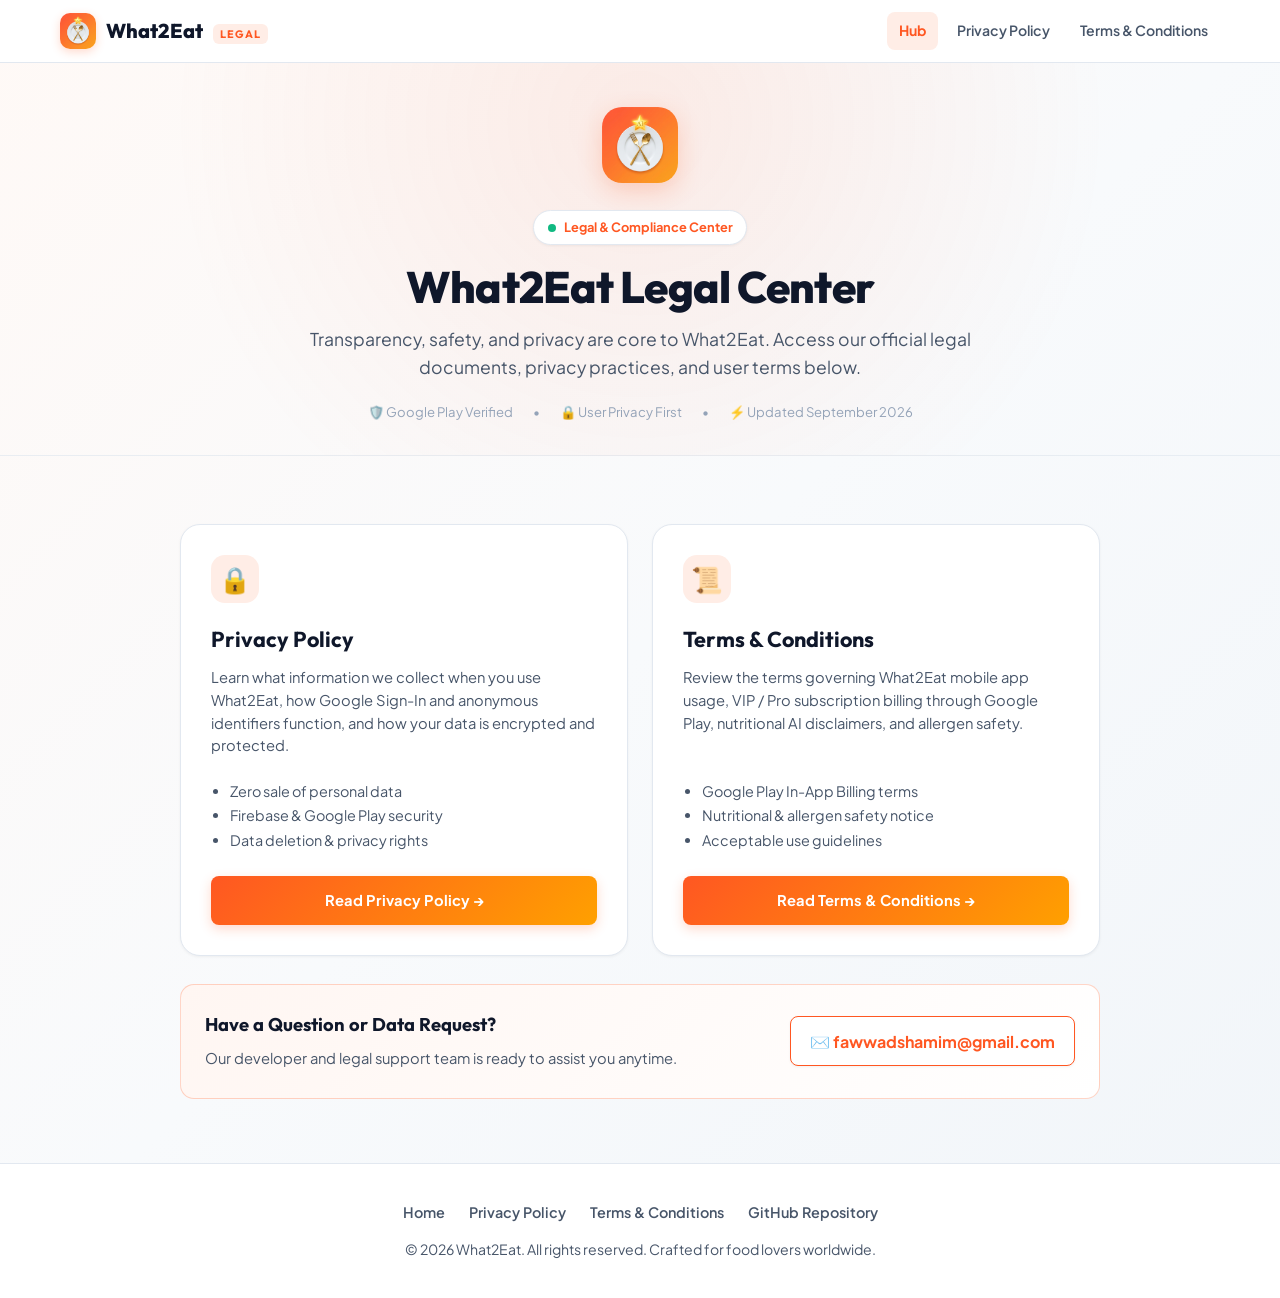
==== commit 440ecc77: "Use official What2Eat app icon and favicon across all legal pages" ====
--- a/docs/index.html
+++ b/docs/index.html
@@ -8,6 +8,8 @@
   <link rel="preconnect" href="https://fonts.googleapis.com">
   <link rel="preconnect" href="https://fonts.gstatic.com" crossorigin>
   <link href="https://fonts.googleapis.com/css2?family=Outfit:wght@600;700;800&family=Plus+Jakarta+Sans:wght@400;500;600;700&display=swap" rel="stylesheet">
+  <link rel="icon" type="image/png" href="favicon.png">
+  <link rel="apple-touch-icon" href="logo.png">
   <link rel="stylesheet" href="styles.css">
 </head>
 <body>
@@ -16,7 +18,7 @@
   <header class="navbar">
     <div class="nav-container">
       <a href="index.html" class="brand-link" id="brand-logo-link">
-        <div class="brand-icon">🍲</div>
+        <img src="logo.png" alt="What2Eat Logo" class="brand-img-icon">
         <span>What2Eat <span class="brand-badge">Legal</span></span>
       </a>
       <nav class="nav-links">
@@ -29,6 +31,8 @@
 
   <!-- Hero Header -->
   <section class="hero-header">
+    <img src="logo.png" alt="What2Eat App Icon" style="width: 76px; height: 76px; border-radius: 20px; box-shadow: 0 8px 24px var(--primary-glow); margin-bottom: 1.25rem; display: inline-block;">
+    <br>
     <div class="hero-pill">
       <span class="dot"></span> Legal & Compliance Center
     </div>
--- a/docs/styles.css
+++ b/docs/styles.css
@@ -101,6 +101,16 @@
   flex-shrink: 0;
 }
 
+.brand-img-icon {
+  width: 36px;
+  height: 36px;
+  border-radius: 10px;
+  object-fit: cover;
+  box-shadow: 0 3px 10px var(--primary-glow);
+  flex-shrink: 0;
+  display: block;
+}
+
 .brand-badge {
   font-size: 0.68rem;
   text-transform: uppercase;
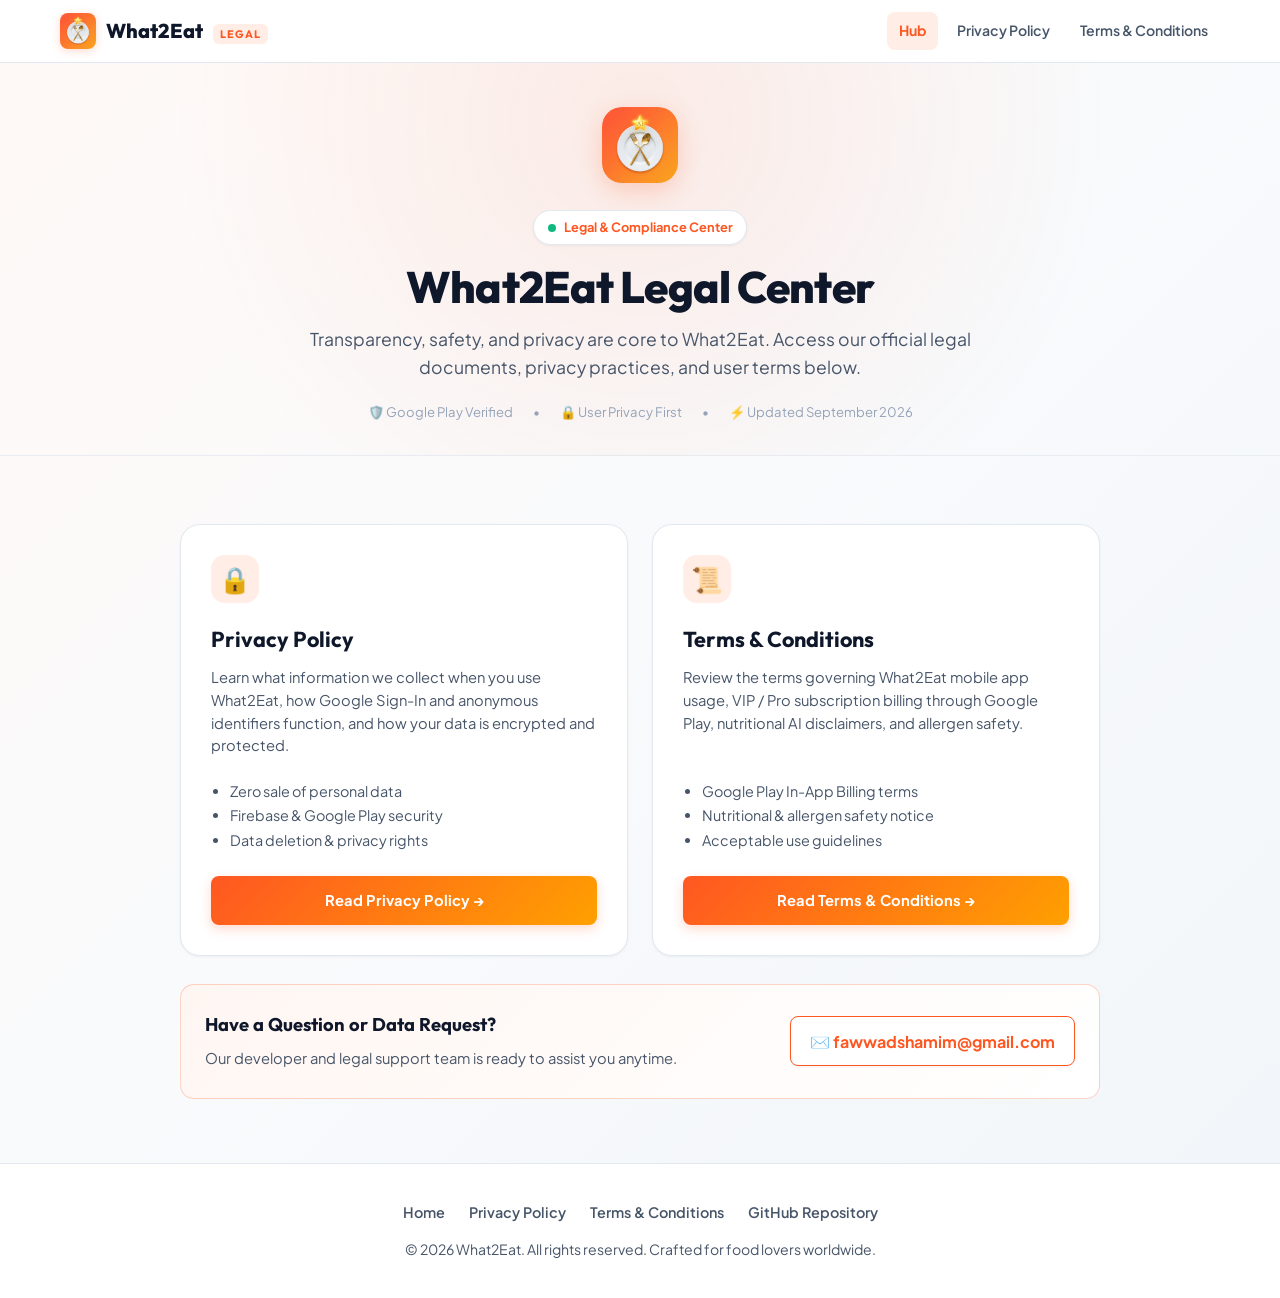
==== commit 6610d065: "Fix navbar logo dimensions with explicit attributes and styles" ====
--- a/docs/index.html
+++ b/docs/index.html
@@ -10,7 +10,7 @@
   <link href="https://fonts.googleapis.com/css2?family=Outfit:wght@600;700;800&family=Plus+Jakarta+Sans:wght@400;500;600;700&display=swap" rel="stylesheet">
   <link rel="icon" type="image/png" href="favicon.png">
   <link rel="apple-touch-icon" href="logo.png">
-  <link rel="stylesheet" href="styles.css">
+  <link rel="stylesheet" href="styles.css?v=2">
 </head>
 <body>
 
@@ -18,7 +18,7 @@
   <header class="navbar">
     <div class="nav-container">
       <a href="index.html" class="brand-link" id="brand-logo-link">
-        <img src="logo.png" alt="What2Eat Logo" class="brand-img-icon">
+        <img src="logo.png" alt="What2Eat Logo" class="brand-img-icon" width="36" height="36" style="width:36px;height:36px;max-width:36px;max-height:36px;border-radius:8px;object-fit:cover;vertical-align:middle;">
         <span>What2Eat <span class="brand-badge">Legal</span></span>
       </a>
       <nav class="nav-links">
--- a/docs/styles.css
+++ b/docs/styles.css
@@ -101,14 +101,20 @@
   flex-shrink: 0;
 }
 
-.brand-img-icon {
-  width: 36px;
-  height: 36px;
-  border-radius: 10px;
-  object-fit: cover;
-  box-shadow: 0 3px 10px var(--primary-glow);
-  flex-shrink: 0;
-  display: block;
+.brand-img-icon,
+.brand-link img {
+  width: 36px !important;
+  height: 36px !important;
+  max-width: 36px !important;
+  max-height: 36px !important;
+  min-width: 36px !important;
+  min-height: 36px !important;
+  border-radius: 8px !important;
+  object-fit: cover !important;
+  box-shadow: 0 2px 8px var(--primary-glow);
+  flex-shrink: 0 !important;
+  display: inline-block !important;
+  vertical-align: middle;
 }
 
 .brand-badge {
